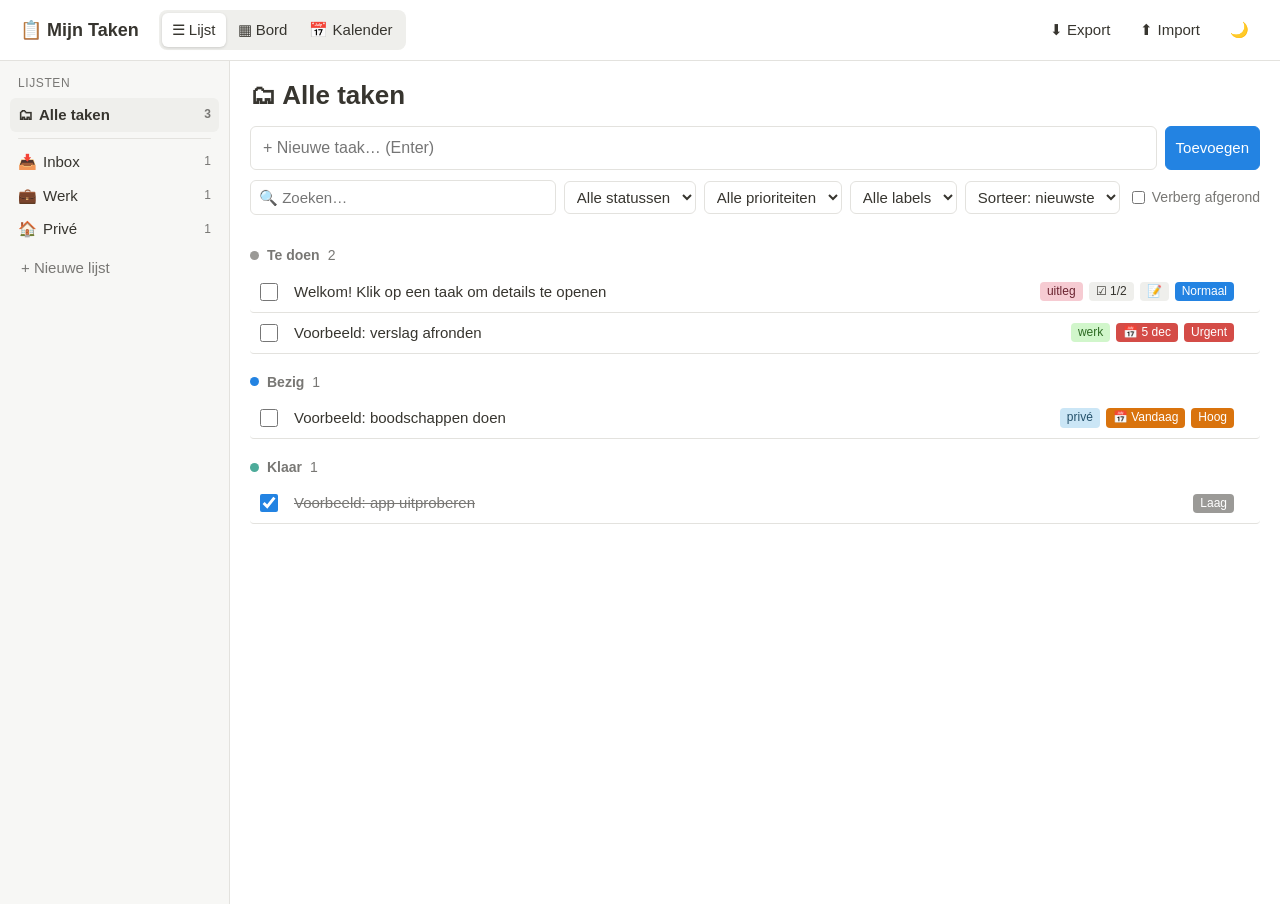
==== index.html @ 9c171a24 "Eerste versie Mijn Taken Co-Authored-By: Claude Opus 5.5 <noreply@anthropic.com> Claude-Session: htt" ====
<!doctype html>
<html lang="nl">
<head>
  <meta charset="utf-8">
  <meta name="viewport" content="width=device-width, initial-scale=1">
  <title>Mijn Taken</title>
  <style>
:root {
  --bg: #ffffff; --bg2: #f7f7f5; --bg3: #efefec; --fg: #37352f; --muted: #787774;
  --border: #e3e2de; --accent: #2383e2; --danger: #d44c47;
  --p-laag: #9b9a97; --p-normaal: #2383e2; --p-hoog: #d9730d; --p-urgent: #d44c47;
  --shadow: 0 4px 18px rgba(0,0,0,.12);
}
[data-theme="dark"] {
  --bg: #191919; --bg2: #202020; --bg3: #2c2c2c; --fg: #e6e6e4; --muted: #9b9b98;
  --border: #373737; --accent: #4a9eef; --danger: #ef6b66;
  --shadow: 0 4px 18px rgba(0,0,0,.5);
}
* { box-sizing: border-box; }
body { margin: 0; font: 15px/1.45 -apple-system, "Segoe UI", Roboto, Helvetica, Arial, sans-serif; background: var(--bg); color: var(--fg); }
button, input, select, textarea { font: inherit; color: inherit; }
button, .btn-like { cursor: pointer; border: 1px solid var(--border); background: var(--bg2); border-radius: 6px; padding: 6px 10px; }
button:hover, .btn-like:hover { background: var(--bg3); }
button.ghost, .ghost { background: transparent; border-color: transparent; }
button.danger { color: var(--danger); background: transparent; }
input, select, textarea { background: var(--bg); border: 1px solid var(--border); border-radius: 6px; padding: 6px 8px; }
input:focus, select:focus, textarea:focus { outline: 2px solid var(--accent); outline-offset: -1px; }
.spacer { flex: 1; }
.muted { color: var(--muted); font-weight: normal; }
.small { font-size: 12px; }

.topbar { display: flex; align-items: center; gap: 8px; padding: 10px 20px; border-bottom: 1px solid var(--border); flex-wrap: wrap; }
.topbar h1 { font-size: 18px; margin: 0 12px 0 0; }
.view-switch { display: flex; gap: 2px; background: var(--bg3); padding: 3px; border-radius: 8px; }
.view-switch button { border: none; background: transparent; }
.view-switch button.active { background: var(--bg); box-shadow: 0 1px 3px rgba(0,0,0,.15); }

.toolbar { padding: 12px 20px; display: flex; flex-direction: column; gap: 10px; }
#quickAdd { display: flex; gap: 8px; }
#quickAdd input { flex: 1; min-width: 0; font-size: 16px; padding: 9px 12px; }
#quickAdd button { background: var(--accent); color: #fff; border-color: var(--accent); }
.filters { display: flex; gap: 8px; flex-wrap: wrap; align-items: center; }
.filters input[type=search] { min-width: 200px; flex: 1; }
.chk { display: flex; align-items: center; gap: 4px; color: var(--muted); font-size: 14px; }

main { padding: 0 20px 40px; }
.empty { text-align: center; color: var(--muted); padding: 50px 0; }

/* Lijst */
.group h2 { font-size: 14px; color: var(--muted); margin: 18px 0 6px; display: flex; gap: 8px; align-items: center; }
.row { display: grid; grid-template-columns: 28px 1fr auto auto auto; gap: 10px; align-items: center; padding: 8px 6px; border-bottom: 1px solid var(--border); cursor: pointer; border-radius: 4px; }
.row:hover { background: var(--bg2); }
.row.done .title { text-decoration: line-through; color: var(--muted); }
.row .title { overflow: hidden; text-overflow: ellipsis; white-space: nowrap; }
.row .meta { display: flex; gap: 6px; align-items: center; flex-wrap: wrap; justify-content: flex-end; }
.check { width: 18px; height: 18px; accent-color: var(--accent); cursor: pointer; }

.badge { font-size: 12px; padding: 1px 7px; border-radius: 4px; background: var(--bg3); white-space: nowrap; }
.prio { color: #fff; }
.prio-Laag { background: var(--p-laag); } .prio-Normaal { background: var(--p-normaal); }
.prio-Hoog { background: var(--p-hoog); } .prio-Urgent { background: var(--p-urgent); }
.due.overdue { color: #fff; background: var(--danger); }
.due.today { color: #fff; background: var(--p-hoog); }
.label { background: hsl(var(--h) 70% 88%); color: hsl(var(--h) 50% 28%); }
[data-theme="dark"] .label { background: hsl(var(--h) 35% 28%); color: hsl(var(--h) 70% 85%); }

/* Bord */
.board { display: grid; grid-template-columns: repeat(3, minmax(240px, 1fr)); gap: 14px; overflow-x: auto; }
.col { background: var(--bg2); border-radius: 8px; padding: 10px; min-height: 200px; }
.col.over { outline: 2px dashed var(--accent); }
.col h2 { font-size: 14px; margin: 0 0 10px; display: flex; gap: 6px; align-items: center; }
.card { background: var(--bg); border: 1px solid var(--border); border-radius: 6px; padding: 9px 10px; margin-bottom: 8px; cursor: grab; box-shadow: 0 1px 2px rgba(0,0,0,.06); }
.card:hover { border-color: var(--accent); }
.card.dragging { opacity: .4; }
.card .title { font-weight: 500; margin-bottom: 6px; }
.card .meta { display: flex; gap: 5px; flex-wrap: wrap; }
.col .add-in-col { width: 100%; text-align: left; color: var(--muted); background: transparent; border: none; }

.dot { width: 9px; height: 9px; border-radius: 50%; display: inline-block; }
.dot-todo { background: var(--p-laag); } .dot-doing { background: var(--accent); } .dot-done { background: #4dab9a; }

/* Zijpaneel */
.panel { position: fixed; top: 0; right: 0; bottom: 0; width: min(520px, 100%); background: var(--bg); border-left: 1px solid var(--border); box-shadow: var(--shadow); padding: 14px 24px 30px; overflow-y: auto; z-index: 20; }
#backdrop { position: fixed; inset: 0; background: rgba(0,0,0,.25); z-index: 10; }
.panel-head { display: flex; align-items: center; margin-bottom: 8px; }
.p-title { width: 100%; font-size: 24px; font-weight: 700; border: none; padding: 4px 0; margin-bottom: 12px; }
.props { display: grid; grid-template-columns: 110px 1fr; gap: 10px 12px; align-items: start; }
.props > label { color: var(--muted); padding-top: 6px; font-size: 14px; }
.labels { display: flex; gap: 5px; flex-wrap: wrap; margin-bottom: 6px; }
.labels .badge button { border: none; background: none; padding: 0 0 0 4px; color: inherit; }
.panel h3 { font-size: 15px; margin: 22px 0 8px; }
.progress { height: 5px; background: var(--bg3); border-radius: 3px; overflow: hidden; margin-bottom: 6px; }
.progress div { height: 100%; background: #4dab9a; width: 0; transition: width .2s; }
.subs { list-style: none; padding: 0; margin: 0 0 6px; }
.subs li { display: flex; align-items: center; gap: 8px; padding: 3px 0; }
.subs li input[type=text] { flex: 1; border-color: transparent; padding: 3px 6px; }
.subs li input[type=text]:hover { border-color: var(--border); }
.subs li.done input[type=text] { text-decoration: line-through; color: var(--muted); }
.subs li button { border: none; background: none; color: var(--muted); padding: 2px 6px; }
#subInput { width: 100%; }
#pNotes { width: 100%; min-height: 180px; resize: vertical; }

@media (max-width: 700px) {
  .row { grid-template-columns: 28px 1fr; }
  .row .meta { grid-column: 2; justify-content: flex-start; }
  .board { grid-template-columns: repeat(3, 85vw); }
  .props { grid-template-columns: 90px 1fr; }
}

/* Zijbalk met lijsten */
.layout { display: flex; align-items: stretch; min-height: calc(100vh - 57px); }
.sidebar { width: 230px; flex-shrink: 0; background: var(--bg2); border-right: 1px solid var(--border); padding: 14px 10px; }
.content { flex: 1; min-width: 0; }
.side-title { font-size: 12px; text-transform: uppercase; letter-spacing: .05em; color: var(--muted); padding: 0 8px 6px; }
#listNav { list-style: none; margin: 0; padding: 0; }
#listNav li { display: flex; align-items: center; gap: 6px; padding: 6px 8px; border-radius: 6px; cursor: pointer; }
#listNav li:hover { background: var(--bg3); }
#listNav li.active { background: var(--bg3); font-weight: 600; }
#listNav li.drop-over { outline: 2px dashed var(--accent); }
#listNav .name { flex: 1; overflow: hidden; text-overflow: ellipsis; white-space: nowrap; }
#listNav .count { color: var(--muted); font-size: 12px; }
#listNav .acts { display: none; }
#listNav li:hover .acts { display: inline-flex; }
#listNav .acts button { border: none; background: none; padding: 0 3px; color: var(--muted); font-size: 13px; }
#listNav .sep { height: 1px; background: var(--border); margin: 6px 8px; padding: 0; cursor: default; }
.add-list { width: 100%; text-align: left; color: var(--muted); margin-top: 4px; }
.list-heading { margin: 16px 20px 0; font-size: 26px; }
#menuBtn { display: none; font-size: 18px; }
#sideBackdrop { position: fixed; inset: 0; background: rgba(0,0,0,.25); z-index: 14; }

/* Kalender */
.cal-head { display: flex; align-items: center; gap: 8px; margin: 6px 0 10px; }
.cal-head h2 { font-size: 18px; margin: 0 8px 0 0; text-transform: capitalize; min-width: 170px; }
.cal { display: grid; grid-template-columns: repeat(7, 1fr); border-top: 1px solid var(--border); border-left: 1px solid var(--border); }
.cal .dow { font-size: 12px; color: var(--muted); padding: 4px 6px; border-right: 1px solid var(--border); border-bottom: 1px solid var(--border); background: var(--bg2); }
.day { min-height: 105px; border-right: 1px solid var(--border); border-bottom: 1px solid var(--border); padding: 4px; cursor: pointer; overflow: hidden; }
.day:hover { background: var(--bg2); }
.day.other { background: var(--bg2); color: var(--muted); }
.day.over { outline: 2px dashed var(--accent); outline-offset: -2px; }
.day .num { font-size: 12px; display: inline-block; min-width: 22px; height: 22px; line-height: 22px; text-align: center; border-radius: 11px; margin-bottom: 2px; }
.day.today .num { background: var(--danger); color: #fff; font-weight: 600; }
.chip { font-size: 12px; padding: 2px 6px; margin-bottom: 3px; border-radius: 4px; background: var(--bg3); border-left: 3px solid var(--p-normaal); white-space: nowrap; overflow: hidden; text-overflow: ellipsis; cursor: grab; }
.chip.p-Laag { border-color: var(--p-laag); } .chip.p-Hoog { border-color: var(--p-hoog); } .chip.p-Urgent { border-color: var(--p-urgent); }
.chip.done { text-decoration: line-through; color: var(--muted); }
.no-due { margin-top: 16px; }
.no-due h3 { font-size: 14px; color: var(--muted); margin: 0 0 6px; }
.no-due .chip { display: inline-block; margin-right: 6px; max-width: 260px; }

@media (max-width: 700px) {
  #menuBtn { display: inline-block; }
  .sidebar { position: fixed; top: 0; bottom: 0; left: 0; z-index: 15; transform: translateX(-100%); transition: transform .2s; box-shadow: var(--shadow); }
  .sidebar.open { transform: none; }
  #listNav .acts { display: inline-flex; }
  .topbar { padding: 8px 12px; }
  .toolbar { padding: 10px 12px; }
  main { padding: 0 12px 40px; }
  .list-heading { margin: 12px 12px 0; font-size: 22px; }
  .day { min-height: 64px; padding: 2px; }
  .chip { font-size: 10px; padding: 1px 3px; }
  .cal-head h2 { min-width: 0; font-size: 16px; }
}

@media (max-width: 700px) {
  .topbar h1 { font-size: 16px; margin: 0; }
  .topbar .lbl { display: none; }
  .view-switch { order: 10; width: 100%; }
  .view-switch button { flex: 1; padding: 6px 4px; }
  .filters input[type=search] { min-width: 100%; }
  .filters select { flex: 1 1 45%; min-width: 0; }
}

</style>
</head>
<body>
  <header class="topbar">
    <button id="menuBtn" class="ghost" title="Lijsten tonen">☰</button>
    <h1>📋 Mijn Taken</h1>
    <div class="view-switch" role="tablist">
      <button data-view="list" class="active">☰ Lijst</button>
      <button data-view="board">▦ Bord</button>
      <button data-view="calendar">📅 Kalender</button>
    </div>
    <div class="spacer"></div>
    <button id="exportBtn" class="ghost" title="Back-up downloaden">⬇<span class="lbl"> Export</span></button>
    <label class="ghost btn-like" title="Back-up terugzetten">⬆<span class="lbl"> Import</span><input id="importInput" type="file" accept=".json" hidden></label>
    <button id="themeBtn" class="ghost" title="Donkere / lichte modus">🌙</button>
  </header>

  <div class="layout">
  <nav id="sidebar" class="sidebar">
    <div class="side-title">Lijsten</div>
    <ul id="listNav"></ul>
    <button id="addList" class="ghost add-list">+ Nieuwe lijst</button>
  </nav>
  <div class="content">
  <h2 id="listHeading" class="list-heading"></h2>
  <section class="toolbar">
    <form id="quickAdd" autocomplete="off">
      <input id="quickTitle" placeholder="+ Nieuwe taak… (Enter)" required>
      <button type="submit">Toevoegen</button>
    </form>
    <div class="filters">
      <input id="search" type="search" placeholder="🔍 Zoeken…">
      <select id="fStatus"><option value="">Alle statussen</option></select>
      <select id="fPrio"><option value="">Alle prioriteiten</option></select>
      <select id="fLabel"><option value="">Alle labels</option></select>
      <select id="sortBy">
        <option value="created">Sorteer: nieuwste</option>
        <option value="due">Sorteer: deadline</option>
        <option value="prio">Sorteer: prioriteit</option>
        <option value="title">Sorteer: titel</option>
      </select>
      <label class="chk"><input id="hideDone" type="checkbox"> Verberg afgerond</label>
    </div>
  </section>

  <main id="main"></main>
  </div>
  </div>

  <aside id="panel" class="panel" hidden>
    <div class="panel-head">
      <button id="closePanel" class="ghost" title="Sluiten (Esc)">✕</button>
      <div class="spacer"></div>
      <button id="deleteTask" class="danger">🗑 Verwijderen</button>
    </div>
    <input id="pTitle" class="p-title" placeholder="Titel">
    <div class="props">
      <label>Lijst</label><select id="pList"></select>
      <label>Status</label><select id="pStatus"></select>
      <label>Prioriteit</label><select id="pPrio"></select>
      <label>Deadline</label><input id="pDue" type="date">
      <label>Labels</label>
      <div>
        <div id="pLabels" class="labels"></div>
        <input id="pLabelInput" placeholder="Label toevoegen + Enter" list="labelList">
        <datalist id="labelList"></datalist>
      </div>
    </div>
    <h3>Subtaken <span id="subCount" class="muted"></span></h3>
    <div class="progress"><div id="subBar"></div></div>
    <ul id="pSubs" class="subs"></ul>
    <form id="subAdd" autocomplete="off"><input id="subInput" placeholder="+ Subtaak toevoegen"></form>
    <h3>Notities</h3>
    <textarea id="pNotes" placeholder="Schrijf hier notities, links, ideeën…"></textarea>
    <p class="muted small" id="pMeta"></p>
  </aside>
  <div id="backdrop" hidden></div>
  <div id="sideBackdrop" hidden></div>

  <script>
// Mijn Taken — eenvoudige Notion-achtige takenapp. Alle data blijft in de browser (localStorage).
'use strict';

const STORE_KEY = 'mijn-taken-v1';
const THEME_KEY = 'mijn-taken-theme';
const STATUSES = [
  { id: 'todo', name: 'Te doen' },
  { id: 'doing', name: 'Bezig' },
  { id: 'done', name: 'Klaar' },
];
const PRIOS = ['Urgent', 'Hoog', 'Normaal', 'Laag'];

const $ = (s) => document.querySelector(s);
const el = (tag, attrs = {}, ...kids) => {
  const e = document.createElement(tag);
  for (const [k, v] of Object.entries(attrs)) {
    if (k === 'class') e.className = v;
    else if (k.startsWith('on')) e.addEventListener(k.slice(2), v);
    else if (k === 'style') e.style.cssText = v;
    else e.setAttribute(k, v);
  }
  for (const k of kids.flat()) if (k != null) e.append(k);
  return e;
};
const uid = () => Date.now().toString(36) + Math.random().toString(36).slice(2, 7);

// ---------- Data ----------
let state = load();
let view = localStorage.getItem('mijn-taken-view') || 'list';
let openId = null;
let currentList = localStorage.getItem('mijn-taken-list') || 'all';
let calMonth = (() => { const x = new Date(); return new Date(x.getFullYear(), x.getMonth(), 1); })();
migrate();
if (currentList !== 'all' && !state.lists.some((l) => l.id === currentList)) currentList = 'all';

function load() {
  try {
    const d = JSON.parse(localStorage.getItem(STORE_KEY));
    if (d && Array.isArray(d.tasks)) return d;
  } catch (_) {}
  const lists = [{ id: 'inbox', name: 'Inbox', icon: '📥' }, { id: 'werk', name: 'Werk', icon: '💼' }, { id: 'prive', name: 'Privé', icon: '🏠' }];
  return { lists, tasks: demoTasks() };
}
// Oudere data (zonder lijsten) omzetten: alles komt in "Inbox".
function migrate() {
  if (!Array.isArray(state.lists) || !state.lists.length) state.lists = [{ id: 'inbox', name: 'Inbox', icon: '📥' }];
  for (const t of state.tasks) if (!t.listId || !state.lists.some((l) => l.id === t.listId)) t.listId = state.lists[0].id;
  save();
}
function save() { localStorage.setItem(STORE_KEY, JSON.stringify(state)); }

function demoTasks() {
  const d = (n) => { const x = new Date(); x.setDate(x.getDate() + n); return x.toISOString().slice(0, 10); };
  const now = Date.now();
  return [
    { id: uid(), title: 'Welkom! Klik op een taak om details te openen', status: 'todo', prio: 'Normaal', due: '', labels: ['uitleg'], notes: 'Hier kun je notities kwijt.\n\nTip: sleep kaarten tussen kolommen in de Bord-weergave.', subtasks: [{ id: uid(), text: 'Probeer een subtaak af te vinken', done: false }, { id: uid(), text: 'Voeg een label toe', done: true }], created: now },
    { id: uid(), title: 'Voorbeeld: boodschappen doen', status: 'doing', prio: 'Hoog', due: d(0), labels: ['privé'], listId: 'prive', notes: '', subtasks: [], created: now - 1000 },
    { id: uid(), title: 'Voorbeeld: verslag afronden', status: 'todo', prio: 'Urgent', due: d(-1), labels: ['werk'], listId: 'werk', notes: '', subtasks: [], created: now - 2000 },
    { id: uid(), title: 'Voorbeeld: app uitproberen', status: 'done', prio: 'Laag', due: '', labels: [], notes: '', subtasks: [], created: now - 3000 },
  ];
}

const getTask = (id) => state.tasks.find((t) => t.id === id);
function updateTask(id, patch) {
  const t = getTask(id);
  if (!t) return;
  Object.assign(t, patch, { updated: Date.now() });
  if (patch.status) t.completedAt = patch.status === 'done' ? Date.now() : null;
  save(); render();
}
function addTask(title, extra = {}) {
  const listId = currentList === 'all' ? state.lists[0].id : currentList;
  const t = { id: uid(), title, listId, status: 'todo', prio: 'Normaal', due: '', labels: [], notes: '', subtasks: [], created: Date.now(), ...extra };
  state.tasks.push(t); save(); render();
  return t;
}
function allLabels() { return [...new Set(state.tasks.flatMap((t) => t.labels))].sort((a, b) => a.localeCompare(b)); }

// ---------- Helpers ----------
function hue(str) { let h = 0; for (const c of str) h = (h * 31 + c.charCodeAt(0)) % 360; return h; }
function labelBadge(l, removable) {
  const b = el('span', { class: 'badge label', style: `--h:${hue(l)}` }, l);
  if (removable) b.append(el('button', { title: 'Verwijderen', onclick: () => {
    const t = getTask(openId); updateTask(openId, { labels: t.labels.filter((x) => x !== l) }); fillPanel();
  } }, '×'));
  return b;
}
function todayStr() { const x = new Date(); return new Date(x.getTime() - x.getTimezoneOffset() * 60000).toISOString().slice(0, 10); }
function dueBadge(t) {
  if (!t.due) return null;
  const today = todayStr();
  let cls = 'badge due';
  if (t.status !== 'done') { if (t.due < today) cls += ' overdue'; else if (t.due === today) cls += ' today'; }
  const [y, m, dd] = t.due.split('-');
  const txt = t.due === today ? 'Vandaag' : new Date(+y, m - 1, +dd).toLocaleDateString('nl-NL', { day: 'numeric', month: 'short' });
  return el('span', { class: cls, title: 'Deadline' }, '📅 ' + txt);
}
function metaBadges(t) {
  const subs = t.subtasks.length ? el('span', { class: 'badge', title: 'Subtaken' }, `☑ ${t.subtasks.filter((s) => s.done).length}/${t.subtasks.length}`) : null;
  const notes = t.notes.trim() ? el('span', { class: 'badge', title: 'Heeft notities' }, '📝') : null;
  return [...t.labels.map((l) => labelBadge(l)), subs, notes, dueBadge(t), el('span', { class: `badge prio prio-${t.prio}` }, t.prio)];
}
const statusDot = (id) => el('span', { class: `dot dot-${id}` });

// ---------- Filteren & sorteren ----------
function filtered() {
  const q = $('#search').value.trim().toLowerCase();
  const fs = $('#fStatus').value, fp = $('#fPrio').value, fl = $('#fLabel').value;
  const hide = $('#hideDone').checked;
  let list = state.tasks.filter((t) => {
    if (currentList !== 'all' && t.listId !== currentList) return false;
    if (fs && t.status !== fs) return false;
    if (fp && t.prio !== fp) return false;
    if (fl && !t.labels.includes(fl)) return false;
    if (hide && t.status === 'done') return false;
    if (q) {
      const hay = [t.title, t.notes, ...t.labels, ...t.subtasks.map((s) => s.text)].join(' ').toLowerCase();
      if (!hay.includes(q)) return false;
    }
    return true;
  });
  const by = $('#sortBy').value;
  const cmp = {
    created: (a, b) => b.created - a.created,
    due: (a, b) => (a.due || '9999').localeCompare(b.due || '9999'),
    prio: (a, b) => PRIOS.indexOf(a.prio) - PRIOS.indexOf(b.prio),
    title: (a, b) => a.title.localeCompare(b.title),
  }[by];
  return list.sort(cmp);
}

// ---------- Weergaven ----------
function render() {
  document.querySelectorAll('.view-switch button').forEach((b) => b.classList.toggle('active', b.dataset.view === view));
  refreshLabelFilter();
  renderSidebar();
  const cur = state.lists.find((l) => l.id === currentList);
  $('#listHeading').textContent = cur ? `${cur.icon} ${cur.name}` : '🗂 Alle taken';
  document.title = (cur ? cur.name : 'Alle taken') + ' – Mijn Taken';
  const main = $('#main');
  main.innerHTML = '';
  const list = filtered();
  if (!state.tasks.length) { main.append(el('p', { class: 'empty' }, 'Nog geen taken. Typ hierboven je eerste taak! ✨')); return; }
  if (view === 'board') renderBoard(main, list);
  else if (view === 'calendar') renderCalendar(main, list);
  else renderList(main, list);
}

function renderList(main, list) {
  if (!list.length) { main.append(el('p', { class: 'empty' }, 'Geen taken gevonden met deze filters.')); return; }
  for (const st of STATUSES) {
    const items = list.filter((t) => t.status === st.id);
    if (!items.length) continue;
    main.append(el('section', { class: 'group' },
      el('h2', {}, statusDot(st.id), st.name, el('span', { class: 'muted' }, String(items.length))),
      items.map((t) => el('div', { class: 'row' + (t.status === 'done' ? ' done' : ''), onclick: () => openPanel(t.id) },
        el('input', { type: 'checkbox', class: 'check', title: 'Afvinken', ...(t.status === 'done' ? { checked: '' } : {}),
          onclick: (e) => { e.stopPropagation(); updateTask(t.id, { status: e.target.checked ? 'done' : 'todo' }); } }),
        el('span', { class: 'title' }, t.title),
        el('span', { class: 'meta' }, metaBadges(t)),
      ))));
  }
}

function renderBoard(main, list) {
  const board = el('div', { class: 'board' });
  for (const st of STATUSES) {
    const items = list.filter((t) => t.status === st.id);
    const col = el('div', { class: 'col', 'data-status': st.id },
      el('h2', {}, statusDot(st.id), st.name, el('span', { class: 'muted' }, String(items.length))),
      items.map((t) => el('div', { class: 'card', draggable: 'true', 'data-id': t.id, onclick: () => openPanel(t.id),
        ondragstart: (e) => { e.dataTransfer.setData('text/plain', t.id); e.currentTarget.classList.add('dragging'); },
        ondragend: (e) => e.currentTarget.classList.remove('dragging') },
        el('div', { class: 'title' }, t.title),
        el('div', { class: 'meta' }, metaBadges(t)))),
      el('button', { class: 'add-in-col', onclick: () => { const title = prompt('Nieuwe taak in "' + st.name + '":'); if (title && title.trim()) addTask(title.trim(), { status: st.id }); } }, '+ Nieuw'));
    col.addEventListener('dragover', (e) => { e.preventDefault(); col.classList.add('over'); });
    col.addEventListener('dragleave', () => col.classList.remove('over'));
    col.addEventListener('drop', (e) => {
      e.preventDefault(); col.classList.remove('over');
      const id = e.dataTransfer.getData('text/plain');
      if (id && getTask(id).status !== st.id) updateTask(id, { status: st.id });
    });
    board.append(col);
  }
  main.append(board);
}

// ---------- Kalender ----------
const pad = (n) => String(n).padStart(2, '0');
const ymd = (d) => `${d.getFullYear()}-${pad(d.getMonth() + 1)}-${pad(d.getDate())}`;
function chip(t) {
  return el('div', { class: `chip p-${t.prio}` + (t.status === 'done' ? ' done' : ''), draggable: 'true', title: t.title,
    onclick: (e) => { e.stopPropagation(); openPanel(t.id); },
    ondragstart: (e) => { e.stopPropagation(); e.dataTransfer.setData('text/plain', t.id); } }, t.title);
}
function renderCalendar(main, list) {
  const y = calMonth.getFullYear(), m = calMonth.getMonth();
  const shift = (n) => { calMonth = new Date(y, m + n, 1); render(); };
  main.append(el('div', { class: 'cal-head' },
    el('h2', {}, calMonth.toLocaleDateString('nl-NL', { month: 'long', year: 'numeric' })),
    el('button', { title: 'Vorige maand', onclick: () => shift(-1) }, '‹'),
    el('button', { onclick: () => { const x = new Date(); calMonth = new Date(x.getFullYear(), x.getMonth(), 1); render(); } }, 'Vandaag'),
    el('button', { title: 'Volgende maand', onclick: () => shift(1) }, '›')));
  const byDay = {};
  for (const t of list) if (t.due) (byDay[t.due] ||= []).push(t);
  const grid = el('div', { class: 'cal' }, ['ma', 'di', 'wo', 'do', 'vr', 'za', 'zo'].map((d) => el('div', { class: 'dow' }, d)));
  const start = new Date(y, m, 1 - ((new Date(y, m, 1).getDay() + 6) % 7)); // maandag
  const today = todayStr();
  const weeks = Math.ceil(((new Date(y, m, 1).getDay() + 6) % 7 + new Date(y, m + 1, 0).getDate()) / 7);
  for (let i = 0; i < weeks * 7; i++) {
    const d = new Date(start.getFullYear(), start.getMonth(), start.getDate() + i);
    const key = ymd(d);
    const items = byDay[key] || [];
    const cell = el('div', { class: 'day' + (d.getMonth() !== m ? ' other' : '') + (key === today ? ' today' : ''),
      title: 'Klik om een taak op deze dag toe te voegen',
      onclick: () => { const title = prompt('Nieuwe taak op ' + d.toLocaleDateString('nl-NL', { weekday: 'long', day: 'numeric', month: 'long' }) + ':'); if (title && title.trim()) addTask(title.trim(), { due: key }); } },
      el('span', { class: 'num' }, String(d.getDate())), items.map(chip));
    cell.addEventListener('dragover', (e) => { e.preventDefault(); cell.classList.add('over'); });
    cell.addEventListener('dragleave', () => cell.classList.remove('over'));
    cell.addEventListener('drop', (e) => { e.preventDefault(); cell.classList.remove('over'); const id = e.dataTransfer.getData('text/plain'); if (id && getTask(id)) updateTask(id, { due: key }); });
    grid.append(cell);
  }
  main.append(grid);
  const noDue = list.filter((t) => !t.due && t.status !== 'done');
  if (noDue.length) main.append(el('div', { class: 'no-due' }, el('h3', {}, `Zonder deadline (${noDue.length}) – sleep naar een dag`), noDue.map(chip)));
}

// ---------- Lijsten (zijbalk) ----------
function setList(id) {
  currentList = id; localStorage.setItem('mijn-taken-list', id);
  $('#sidebar').classList.remove('open'); $('#sideBackdrop').hidden = true;
  render();
}
function renderSidebar() {
  const nav = $('#listNav'); nav.innerHTML = '';
  const open = (t) => t.status !== 'done';
  const item = (id, icon, name, count, acts) => {
    const li = el('li', { class: currentList === id ? 'active' : '', onclick: () => setList(id) },
      el('span', {}, icon), el('span', { class: 'name' }, name), acts, el('span', { class: 'count' }, String(count)));
    if (id !== 'all') { // taken naar een lijst slepen
      li.addEventListener('dragover', (e) => { e.preventDefault(); li.classList.add('drop-over'); });
      li.addEventListener('dragleave', () => li.classList.remove('drop-over'));
      li.addEventListener('drop', (e) => { e.preventDefault(); li.classList.remove('drop-over'); const tid = e.dataTransfer.getData('text/plain'); if (tid && getTask(tid)) updateTask(tid, { listId: id }); });
    }
    return li;
  };
  nav.append(item('all', '🗂', 'Alle taken', state.tasks.filter(open).length));
  nav.append(el('li', { class: 'sep' }));
  for (const l of state.lists) {
    const acts = el('span', { class: 'acts' },
      el('button', { title: 'Naam wijzigen', onclick: (e) => { e.stopPropagation(); renameList(l); } }, '✎'),
      state.lists.length > 1 ? el('button', { title: 'Lijst verwijderen', onclick: (e) => { e.stopPropagation(); deleteList(l); } }, '🗑') : null);
    nav.append(item(l.id, l.icon, l.name, state.tasks.filter((t) => t.listId === l.id && open(t)).length, acts));
  }
  const sel = $('#pList'); const cur = sel.value; sel.innerHTML = '';
  for (const l of state.lists) sel.append(el('option', { value: l.id }, `${l.icon} ${l.name}`));
  sel.value = cur;
}
function splitIcon(input, fallback) {
  const m = input.trim().match(/^(\p{Extended_Pictographic}\uFE0F?)\s*(.*)$/u);
  return m ? { icon: m[1], name: m[2] || 'Nieuwe lijst' } : { icon: fallback, name: input.trim() };
}
function addList() {
  const v = prompt('Naam van de nieuwe lijst (je mag beginnen met een emoji, bijv. "🎓 Studie"):');
  if (!v || !v.trim()) return;
  const l = { id: uid(), ...splitIcon(v, '📄') };
  state.lists.push(l); save(); setList(l.id);
}
function renameList(l) {
  const v = prompt('Nieuwe naam:', `${l.icon} ${l.name}`);
  if (!v || !v.trim()) return;
  Object.assign(l, splitIcon(v, l.icon)); save(); render();
}
function deleteList(l) {
  const n = state.tasks.filter((t) => t.listId === l.id).length;
  const target = state.lists.find((x) => x.id !== l.id);
  if (!confirm(`Lijst "${l.name}" verwijderen?` + (n ? ` De ${n} taken gaan naar "${target.name}".` : ''))) return;
  state.tasks.forEach((t) => { if (t.listId === l.id) t.listId = target.id; });
  state.lists = state.lists.filter((x) => x.id !== l.id);
  if (currentList === l.id) currentList = 'all';
  save(); render();
}

function refreshLabelFilter() {
  const sel = $('#fLabel'), cur = sel.value;
  sel.innerHTML = '<option value="">Alle labels</option>';
  for (const l of allLabels()) sel.append(el('option', { value: l }, l));
  sel.value = allLabels().includes(cur) ? cur : '';
  const dl = $('#labelList'); dl.innerHTML = '';
  for (const l of allLabels()) dl.append(el('option', { value: l }));
}

// ---------- Detailpaneel ----------
function openPanel(id) {
  openId = id;
  $('#panel').hidden = false; $('#backdrop').hidden = false;
  fillPanel();
  if (getTask(id).title === '') $('#pTitle').focus();
}
function closePanel() { openId = null; $('#panel').hidden = true; $('#backdrop').hidden = true; }

function fillPanel() {
  const t = getTask(openId);
  if (!t) return closePanel();
  $('#pTitle').value = t.title;
  $('#pStatus').value = t.status;
  $('#pList').value = t.listId;
  $('#pPrio').value = t.prio;
  $('#pDue').value = t.due;
  $('#pNotes').value = t.notes;
  const lab = $('#pLabels'); lab.innerHTML = '';
  t.labels.forEach((l) => lab.append(labelBadge(l, true)));
  renderSubs(t);
  const fmt = (ms) => new Date(ms).toLocaleString('nl-NL', { dateStyle: 'medium', timeStyle: 'short' });
  $('#pMeta').textContent = `Aangemaakt ${fmt(t.created)}` + (t.updated ? ` · Bewerkt ${fmt(t.updated)}` : '');
}

function renderSubs(t) {
  const ul = $('#pSubs'); ul.innerHTML = '';
  const done = t.subtasks.filter((s) => s.done).length;
  $('#subCount').textContent = t.subtasks.length ? `${done}/${t.subtasks.length}` : '';
  $('#subBar').style.width = t.subtasks.length ? (100 * done / t.subtasks.length) + '%' : '0';
  for (const s of t.subtasks) {
    ul.append(el('li', { class: s.done ? 'done' : '' },
      el('input', { type: 'checkbox', class: 'check', ...(s.done ? { checked: '' } : {}), onchange: (e) => { s.done = e.target.checked; updateTask(t.id, {}); renderSubs(t); } }),
      el('input', { type: 'text', value: s.text, onchange: (e) => { s.text = e.target.value; updateTask(t.id, {}); } }),
      el('button', { title: 'Subtaak verwijderen', onclick: () => { t.subtasks = t.subtasks.filter((x) => x !== s); updateTask(t.id, {}); renderSubs(t); } }, '✕')));
  }
}

// ---------- Thema ----------
function applyTheme(th) {
  document.documentElement.dataset.theme = th;
  $('#themeBtn').textContent = th === 'dark' ? '☀️' : '🌙';
  localStorage.setItem(THEME_KEY, th);
}

// ---------- Events ----------
function init() {
  for (const s of STATUSES) { $('#fStatus').append(el('option', { value: s.id }, s.name)); $('#pStatus').append(el('option', { value: s.id }, s.name)); }
  for (const p of PRIOS) { $('#fPrio').append(el('option', { value: p }, p)); $('#pPrio').append(el('option', { value: p }, p)); }

  const saved = localStorage.getItem(THEME_KEY);
  applyTheme(saved || (matchMedia('(prefers-color-scheme: dark)').matches ? 'dark' : 'light'));
  $('#themeBtn').onclick = () => applyTheme(document.documentElement.dataset.theme === 'dark' ? 'light' : 'dark');

  document.querySelectorAll('.view-switch button').forEach((b) => b.onclick = () => { view = b.dataset.view; localStorage.setItem('mijn-taken-view', view); render(); });

  $('#quickAdd').onsubmit = (e) => { e.preventDefault(); const v = $('#quickTitle').value.trim(); if (v) { addTask(v); $('#quickTitle').value = ''; } };
  ['#search', '#fStatus', '#fPrio', '#fLabel', '#sortBy', '#hideDone'].forEach((s) => $(s).addEventListener('input', render));

  $('#addList').onclick = addList;
  $('#menuBtn').onclick = () => { $('#sidebar').classList.add('open'); $('#sideBackdrop').hidden = false; };
  $('#sideBackdrop').onclick = () => { $('#sidebar').classList.remove('open'); $('#sideBackdrop').hidden = true; };
  $('#closePanel').onclick = closePanel;
  $('#backdrop').onclick = closePanel;
  document.addEventListener('keydown', (e) => { if (e.key === 'Escape' && openId) closePanel(); });
  $('#deleteTask').onclick = () => { if (confirm('Deze taak verwijderen?')) { state.tasks = state.tasks.filter((t) => t.id !== openId); save(); closePanel(); render(); } };

  $('#pTitle').addEventListener('input', (e) => updateTask(openId, { title: e.target.value }));
  $('#pList').addEventListener('change', (e) => updateTask(openId, { listId: e.target.value }));
  $('#pStatus').addEventListener('change', (e) => updateTask(openId, { status: e.target.value }));
  $('#pPrio').addEventListener('change', (e) => updateTask(openId, { prio: e.target.value }));
  $('#pDue').addEventListener('change', (e) => updateTask(openId, { due: e.target.value }));
  let notesTimer;
  $('#pNotes').addEventListener('input', (e) => { clearTimeout(notesTimer); const id = openId, v = e.target.value; notesTimer = setTimeout(() => updateTask(id, { notes: v }), 300); });
  $('#pLabelInput').addEventListener('keydown', (e) => {
    if (e.key !== 'Enter') return;
    e.preventDefault();
    const v = e.target.value.trim(); const t = getTask(openId);
    if (v && !t.labels.includes(v)) { updateTask(openId, { labels: [...t.labels, v] }); fillPanel(); }
    e.target.value = '';
  });
  $('#subAdd').onsubmit = (e) => {
    e.preventDefault(); const v = $('#subInput').value.trim(); if (!v) return;
    const t = getTask(openId); t.subtasks.push({ id: uid(), text: v, done: false }); updateTask(openId, {}); renderSubs(t); $('#subInput').value = '';
  };

  $('#exportBtn').onclick = () => {
    const blob = new Blob([JSON.stringify(state, null, 2)], { type: 'application/json' });
    const a = el('a', { href: URL.createObjectURL(blob), download: `taken-backup-${todayStr()}.json` });
    document.body.append(a); a.click(); a.remove();
  };
  $('#importInput').onchange = async (e) => {
    const f = e.target.files[0]; if (!f) return;
    try {
      const d = JSON.parse(await f.text());
      if (!Array.isArray(d.tasks)) throw new Error('geen takenlijst');
      if (confirm(`${d.tasks.length} taken importeren? Dit vervangt je huidige taken.`)) { state = d; migrate(); currentList = 'all'; render(); }
    } catch (err) { alert('Kon bestand niet lezen: ' + err.message); }
    e.target.value = '';
  };

  render();
}
init();

</script>
</body>
</html>
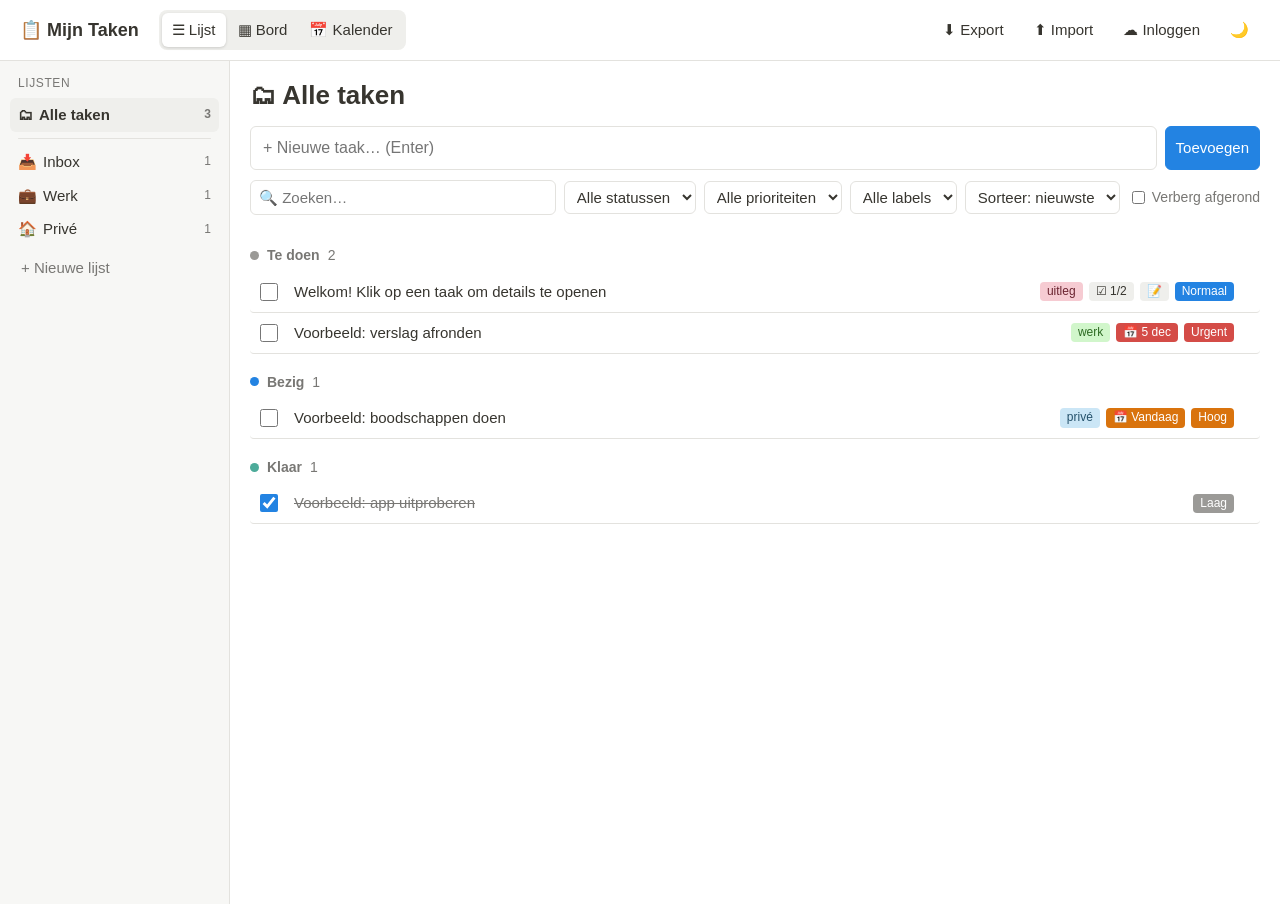
==== commit 8043dc69: "Synchronisatie aangezet met Supabase publishable key Co-Authored-By: Claude Opus 5.5 <noreply@anthro" ====
--- a/index.html
+++ b/index.html
@@ -183,6 +183,7 @@
     <div class="spacer"></div>
     <button id="exportBtn" class="ghost" title="Back-up downloaden">⬇<span class="lbl"> Export</span></button>
     <label class="ghost btn-like" title="Back-up terugzetten">⬆<span class="lbl"> Import</span><input id="importInput" type="file" accept=".json" hidden></label>
+    <button id="syncBtn" class="ghost">☁ Inloggen</button>
     <button id="themeBtn" class="ghost" title="Donkere / lichte modus">🌙</button>
   </header>
 
@@ -298,16 +299,21 @@
   for (const t of state.tasks) if (!t.listId || !state.lists.some((l) => l.id === t.listId)) t.listId = state.lists[0].id;
   save();
 }
-function save() { localStorage.setItem(STORE_KEY, JSON.stringify(state)); }
+function save() {
+  localStorage.setItem(STORE_KEY, JSON.stringify(state));
+  if (window.onLocalSave) window.onLocalSave(); // synchronisatie (sync.js)
+}
+// Onthoud verwijderde taken/lijsten, zodat ze bij synchroniseren niet terugkomen.
+function tombstone(id) { (state.deleted ||= {})[id] = Date.now(); }
 
 function demoTasks() {
   const d = (n) => { const x = new Date(); x.setDate(x.getDate() + n); return x.toISOString().slice(0, 10); };
   const now = Date.now();
   return [
-    { id: uid(), title: 'Welkom! Klik op een taak om details te openen', status: 'todo', prio: 'Normaal', due: '', labels: ['uitleg'], notes: 'Hier kun je notities kwijt.\n\nTip: sleep kaarten tussen kolommen in de Bord-weergave.', subtasks: [{ id: uid(), text: 'Probeer een subtaak af te vinken', done: false }, { id: uid(), text: 'Voeg een label toe', done: true }], created: now },
-    { id: uid(), title: 'Voorbeeld: boodschappen doen', status: 'doing', prio: 'Hoog', due: d(0), labels: ['privé'], listId: 'prive', notes: '', subtasks: [], created: now - 1000 },
-    { id: uid(), title: 'Voorbeeld: verslag afronden', status: 'todo', prio: 'Urgent', due: d(-1), labels: ['werk'], listId: 'werk', notes: '', subtasks: [], created: now - 2000 },
-    { id: uid(), title: 'Voorbeeld: app uitproberen', status: 'done', prio: 'Laag', due: '', labels: [], notes: '', subtasks: [], created: now - 3000 },
+    { id: uid(), title: 'Welkom! Klik op een taak om details te openen', status: 'todo', prio: 'Normaal', due: '', labels: ['uitleg'], notes: 'Hier kun je notities kwijt.\n\nTip: sleep kaarten tussen kolommen in de Bord-weergave.', subtasks: [{ id: uid(), text: 'Probeer een subtaak af te vinken', done: false }, { id: uid(), text: 'Voeg een label toe', done: true }], demo: true, created: now },
+    { id: uid(), title: 'Voorbeeld: boodschappen doen', status: 'doing', prio: 'Hoog', due: d(0), labels: ['privé'], listId: 'prive', notes: '', subtasks: [], demo: true, created: now - 1000 },
+    { id: uid(), title: 'Voorbeeld: verslag afronden', status: 'todo', prio: 'Urgent', due: d(-1), labels: ['werk'], listId: 'werk', notes: '', subtasks: [], demo: true, created: now - 2000 },
+    { id: uid(), title: 'Voorbeeld: app uitproberen', status: 'done', prio: 'Laag', due: '', labels: [], notes: '', subtasks: [], demo: true, created: now - 3000 },
   ];
 }
 
@@ -521,13 +527,15 @@
 function renameList(l) {
   const v = prompt('Nieuwe naam:', `${l.icon} ${l.name}`);
   if (!v || !v.trim()) return;
-  Object.assign(l, splitIcon(v, l.icon)); save(); render();
+  Object.assign(l, splitIcon(v, l.icon), { updated: Date.now() }); save(); render();
 }
 function deleteList(l) {
   const n = state.tasks.filter((t) => t.listId === l.id).length;
   const target = state.lists.find((x) => x.id !== l.id);
   if (!confirm(`Lijst "${l.name}" verwijderen?` + (n ? ` De ${n} taken gaan naar "${target.name}".` : ''))) return;
   state.tasks.forEach((t) => { if (t.listId === l.id) t.listId = target.id; });
+  state.tasks.forEach((t) => { if (t.listId === target.id) t.updated = Date.now(); });
+  tombstone(l.id);
   state.lists = state.lists.filter((x) => x.id !== l.id);
   if (currentList === l.id) currentList = 'all';
   save(); render();
@@ -607,7 +615,7 @@
   $('#closePanel').onclick = closePanel;
   $('#backdrop').onclick = closePanel;
   document.addEventListener('keydown', (e) => { if (e.key === 'Escape' && openId) closePanel(); });
-  $('#deleteTask').onclick = () => { if (confirm('Deze taak verwijderen?')) { state.tasks = state.tasks.filter((t) => t.id !== openId); save(); closePanel(); render(); } };
+  $('#deleteTask').onclick = () => { if (confirm('Deze taak verwijderen?')) { tombstone(openId); state.tasks = state.tasks.filter((t) => t.id !== openId); save(); closePanel(); render(); } };
 
   $('#pTitle').addEventListener('input', (e) => updateTask(openId, { title: e.target.value }));
   $('#pList').addEventListener('change', (e) => updateTask(openId, { listId: e.target.value }));
@@ -648,5 +656,158 @@
 init();
 
 </script>
+  <script>
+// Synchronisatie tussen apparaten via Supabase (gratis). Werkt zonder extra bibliotheken.
+// Vul hieronder je eigen Project URL en anon/publishable key in. Leeg = synchronisatie uit.
+'use strict';
+
+const SUPABASE_URL = 'https://loalyqqjotkfqpiquflc.supabase.co';
+const SUPABASE_KEY = 'sb_publishable_s2FCki8DhszsfiEc6a0x4A_6jNZ6qt-';
+
+(() => {
+  const btn = document.getElementById('syncBtn');
+  if (!SUPABASE_URL || !SUPABASE_KEY) { btn.hidden = true; return; }
+
+  const AUTH_KEY = 'mijn-taken-auth';
+  let session = null;   // { access_token, refresh_token, expires_at, email, user_id }
+  let busy = false, again = false, timer = null, lastSync = null, lastError = '';
+
+  // ---------- Inloggen ----------
+  const api = (path, opts = {}) => fetch(SUPABASE_URL.replace(/\/$/, '') + path, {
+    ...opts,
+    headers: { apikey: SUPABASE_KEY, 'Content-Type': 'application/json', ...(opts.headers || {}) },
+  });
+  function jwtPayload(tok) {
+    try { return JSON.parse(atob(tok.split('.')[1].replace(/-/g, '+').replace(/_/g, '/'))); } catch (_) { return {}; }
+  }
+  function setSession(tokens) {
+    const p = jwtPayload(tokens.access_token);
+    session = {
+      access_token: tokens.access_token, refresh_token: tokens.refresh_token,
+      expires_at: p.exp ? p.exp * 1000 : Date.now() + 3600e3, email: p.email || '', user_id: p.sub,
+    };
+    localStorage.setItem(AUTH_KEY, JSON.stringify(session));
+  }
+  function logout() {
+    session = null; localStorage.removeItem(AUTH_KEY); updateButton();
+  }
+  async function token() {
+    if (!session) return null;
+    if (Date.now() < session.expires_at - 60e3) return session.access_token;
+    const r = await api('/auth/v1/token?grant_type=refresh_token', { method: 'POST', body: JSON.stringify({ refresh_token: session.refresh_token }) });
+    if (!r.ok) { logout(); throw new Error('Je bent uitgelogd. Log opnieuw in.'); }
+    setSession(await r.json());
+    return session.access_token;
+  }
+  async function sendLink(email) {
+    const redirect = location.origin + location.pathname;
+    const r = await api('/auth/v1/otp?redirect_to=' + encodeURIComponent(redirect), {
+      method: 'POST', body: JSON.stringify({ email, create_user: true }),
+    });
+    if (!r.ok) throw new Error((await r.json().catch(() => ({}))).msg || 'Versturen mislukt (' + r.status + ')');
+  }
+  // Na klikken op de inloglink staan de tokens in het adres (#access_token=...).
+  function readLinkFromUrl() {
+    const h = new URLSearchParams(location.hash.slice(1));
+    if (h.get('error_description')) alert('Inloggen mislukt: ' + h.get('error_description'));
+    if (h.get('access_token')) setSession({ access_token: h.get('access_token'), refresh_token: h.get('refresh_token') });
+    if (h.get('access_token') || h.get('error')) history.replaceState(null, '', location.pathname + location.search);
+  }
+
+  // ---------- Samenvoegen ----------
+  const stamp = (x) => x.updated || x.created || 0;
+  function merge(a, b) {
+    const deleted = { ...(a.deleted || {}), ...(b.deleted || {}) };
+    const pick = (xs, ys) => {
+      const m = new Map();
+      for (const x of [...xs, ...ys]) {
+        if (deleted[x.id]) continue;
+        const cur = m.get(x.id);
+        if (!cur || stamp(x) > stamp(cur)) m.set(x.id, x);
+      }
+      return [...m.values()];
+    };
+    const lists = pick(a.lists || [], b.lists || []);
+    const tasks = pick(a.tasks || [], b.tasks || []);
+    if (!lists.length) lists.push({ id: 'inbox', name: 'Inbox', icon: '📥' });
+    for (const t of tasks) if (!lists.some((l) => l.id === t.listId)) t.listId = lists[0].id;
+    return { lists, tasks, deleted };
+  }
+  const same = (x, y) => JSON.stringify(x) === JSON.stringify(y);
+  const byId = (xs) => [...(xs || [])].sort((p, q) => (p.id < q.id ? -1 : 1));
+  const canon = (d) => JSON.stringify([byId(d.lists), byId(d.tasks), Object.keys(d.deleted || {}).sort()]);
+
+  // ---------- Synchroniseren ----------
+  async function sync() {
+    if (!session) return;
+    if (busy) { again = true; return; }
+    busy = true; setStatus('⏳');
+    try {
+      const tok = await token();
+      const auth = { Authorization: 'Bearer ' + tok };
+      const r = await api('/rest/v1/takendata?select=data', { headers: auth });
+      if (!r.ok) throw new Error('Ophalen mislukt (' + r.status + ')');
+      const rows = await r.json();
+      const remote = rows[0] ? rows[0].data : null;
+      // Onaangeraakte voorbeeldtaken van dit apparaat niet meenemen naar een bestaand account.
+      const local = remote ? { ...state, tasks: state.tasks.filter((t) => !(t.demo && !t.updated)) } : state;
+      const merged = merge(local, remote || { tasks: [], lists: [] });
+      if (!same(merged.tasks, state.tasks) || !same(merged.lists, state.lists) || !same(merged.deleted, state.deleted)) {
+        Object.assign(state, merged);
+        localStorage.setItem(STORE_KEY, JSON.stringify(state)); // niet via save(), anders lus
+        if (typeof currentList !== 'undefined' && currentList !== 'all' && !state.lists.some((l) => l.id === currentList)) currentList = 'all';
+        render();
+        if (openId) fillPanel();
+      }
+      if (!remote || canon(merged) !== canon(remote)) {
+        const w = await api('/rest/v1/takendata?on_conflict=user_id', {
+          method: 'POST', headers: { ...auth, Prefer: 'resolution=merge-duplicates,return=minimal' },
+          body: JSON.stringify({ user_id: session.user_id, data: merged, updated_at: new Date().toISOString() }),
+        });
+        if (!w.ok) throw new Error('Opslaan mislukt (' + w.status + ')');
+      }
+      lastSync = new Date(); lastError = '';
+    } catch (e) {
+      lastError = navigator.onLine ? e.message : 'Geen internet. Wijzigingen worden later gesynchroniseerd.';
+    } finally {
+      busy = false; updateButton();
+      if (again) { again = false; sync(); }
+    }
+  }
+  window.onLocalSave = () => { if (!session) return; clearTimeout(timer); timer = setTimeout(sync, 1500); setStatus('…'); };
+
+  // ---------- Knop & venster ----------
+  function setStatus(s) { btn.textContent = '☁ ' + s; }
+  function updateButton() {
+    if (!session) { btn.textContent = '☁ Inloggen'; btn.title = 'Inloggen om je taken op al je apparaten te zien'; return; }
+    if (lastError) { btn.textContent = '☁ ⚠️'; btn.title = lastError; return; }
+    btn.textContent = '☁ ✓';
+    btn.title = `Ingelogd als ${session.email}` + (lastSync ? ` · gesynchroniseerd om ${lastSync.toLocaleTimeString('nl-NL', { hour: '2-digit', minute: '2-digit' })}` : '');
+  }
+  btn.onclick = async () => {
+    if (session) {
+      const msg = `Ingelogd als ${session.email}.\n` + (lastError ? `Probleem: ${lastError}\n` : lastSync ? `Laatst gesynchroniseerd: ${lastSync.toLocaleTimeString('nl-NL')}\n` : '') + '\nOK = nu synchroniseren, Annuleren = niets doen.\n(Typ "uitloggen" in het volgende venster om uit te loggen.)';
+      if (confirm(msg)) sync();
+      else if ((prompt('Typ "uitloggen" om uit te loggen:') || '').trim().toLowerCase() === 'uitloggen') logout();
+      return;
+    }
+    const email = (prompt('Vul je e-mailadres in. Je krijgt een inloglink (geen wachtwoord nodig):') || '').trim();
+    if (!email) return;
+    try { await sendLink(email); alert('Kijk in je mail (ook bij spam) en klik op de inloglink. Open de link op elk apparaat waarop je je taken wilt zien.'); }
+    catch (e) { alert('Dat lukte niet: ' + e.message); }
+  };
+
+  // ---------- Start ----------
+  try { session = JSON.parse(localStorage.getItem(AUTH_KEY)); } catch (_) {}
+  readLinkFromUrl();
+  updateButton();
+  sync();
+  setInterval(sync, 60e3);
+  window.addEventListener('focus', sync);
+  window.addEventListener('online', sync);
+  window.addEventListener('hashchange', () => { readLinkFromUrl(); updateButton(); sync(); });
+})();
+
+</script>
 </body>
 </html>
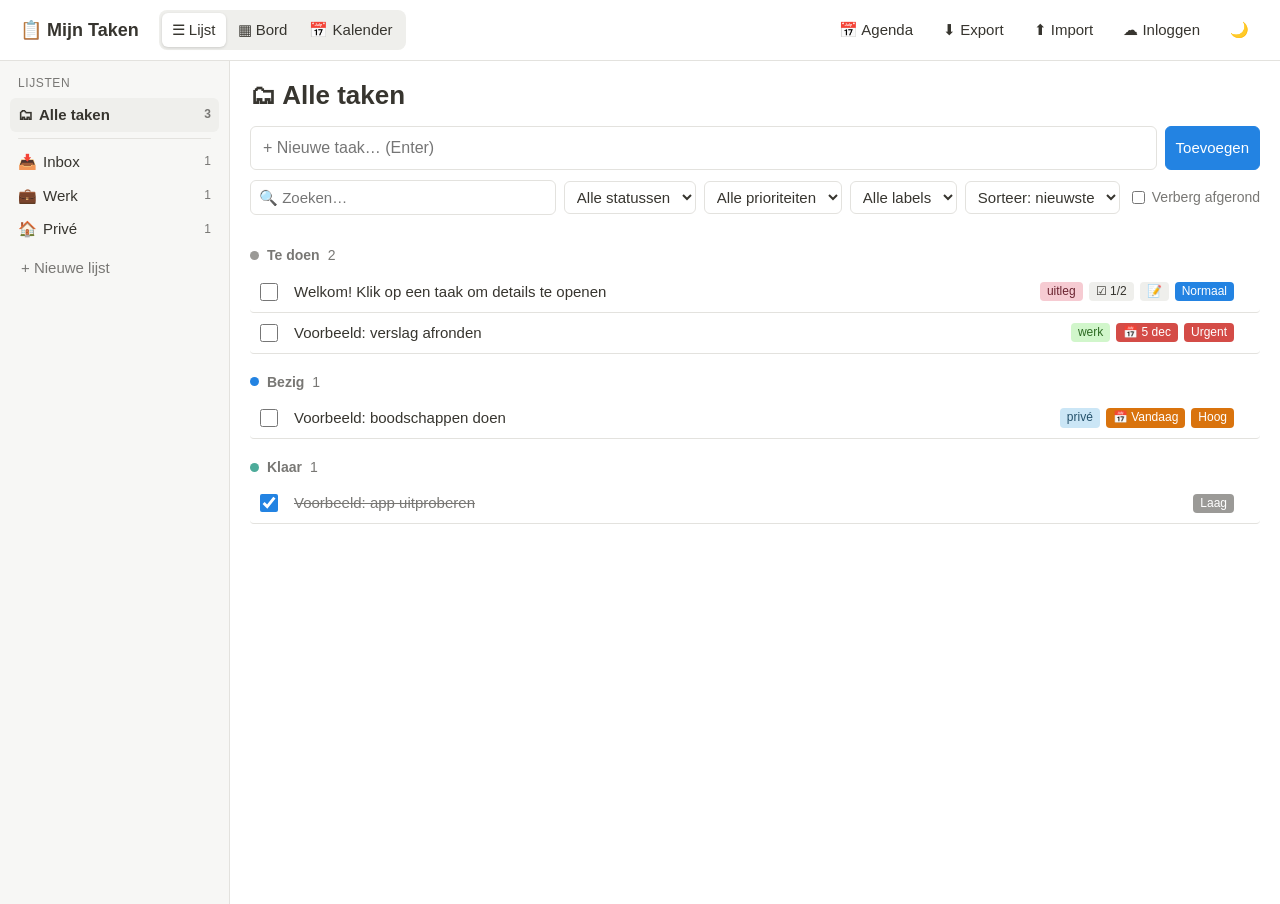
==== commit d515d0b5: "Agenda-export: taken met deadline als .ics voor Google Agenda Co-Authored-By: Claude Opus 5.5 <norep" ====
--- a/index.html
+++ b/index.html
@@ -181,6 +181,7 @@
       <button data-view="calendar">📅 Kalender</button>
     </div>
     <div class="spacer"></div>
+    <button id="icsBtn" class="ghost" title="Taken met deadline naar je agenda (Google Agenda, Outlook, iPhone)">📅<span class="lbl"> Agenda</span></button>
     <button id="exportBtn" class="ghost" title="Back-up downloaden">⬇<span class="lbl"> Export</span></button>
     <label class="ghost btn-like" title="Back-up terugzetten">⬆<span class="lbl"> Import</span><input id="importInput" type="file" accept=".json" hidden></label>
     <button id="syncBtn" class="ghost">☁ Inloggen</button>
@@ -588,6 +589,44 @@
   }
 }
 
+// ---------- Agenda-export (.ics) ----------
+// Alle open taken met een deadline als hele-dag-afspraken. Vaste UID per taak,
+// zodat opnieuw importeren in Google Agenda bestaande afspraken bijwerkt.
+function icsEscape(v) { return String(v).replace(/\\/g, '\\\\').replace(/;/g, '\\;').replace(/,/g, '\\,').replace(/\r?\n/g, '\\n'); }
+function icsFold(line) { // regels max. 75 bytes (iCalendar-regel)
+  const enc = new TextEncoder(); let out = '', cur = '', n = 0;
+  for (const ch of line) {
+    const b = enc.encode(ch).length;
+    if (n + b > 73) { out += cur + '\r\n '; cur = ''; n = 1; }
+    cur += ch; n += b;
+  }
+  return out + cur;
+}
+function exportIcs() {
+  const tasks = state.tasks.filter((t) => t.due && t.status !== 'done');
+  if (!tasks.length) { alert('Er zijn geen open taken met een deadline om naar je agenda te sturen.'); return; }
+  const d8 = (s) => s.replace(/-/g, '');
+  const next = (s) => { const [y, m, d] = s.split('-').map(Number); return ymd(new Date(y, m - 1, d + 1)); };
+  const now = new Date().toISOString().replace(/[-:]/g, '').replace(/\.\d+/, '');
+  const listName = (id) => { const l = state.lists.find((x) => x.id === id); return l ? l.name : ''; };
+  const lines = ['BEGIN:VCALENDAR', 'VERSION:2.0', 'PRODID:-//Mijn Taken//NL', 'CALSCALE:GREGORIAN', 'METHOD:PUBLISH', 'X-WR-CALNAME:Mijn Taken'];
+  for (const t of tasks) {
+    const info = [`Prioriteit: ${t.prio}`, `Lijst: ${listName(t.listId)}`];
+    if (t.labels.length) info.push('Labels: ' + t.labels.join(', '));
+    if (t.subtasks.length) info.push('Subtaken:\n' + t.subtasks.map((s) => (s.done ? '☑ ' : '☐ ') + s.text).join('\n'));
+    if (t.notes.trim()) info.push('\n' + t.notes.trim());
+    info.push('\n' + location.origin + location.pathname);
+    lines.push('BEGIN:VEVENT', `UID:${t.id}@mijn-taken`, `DTSTAMP:${now}`,
+      `DTSTART;VALUE=DATE:${d8(t.due)}`, `DTEND;VALUE=DATE:${d8(next(t.due))}`,
+      'SUMMARY:' + icsEscape((t.prio === 'Urgent' ? '❗ ' : '') + t.title),
+      'DESCRIPTION:' + icsEscape(info.join('\n')), 'TRANSP:TRANSPARENT', 'END:VEVENT');
+  }
+  lines.push('END:VCALENDAR');
+  const blob = new Blob([lines.map(icsFold).join('\r\n') + '\r\n'], { type: 'text/calendar;charset=utf-8' });
+  const a = el('a', { href: URL.createObjectURL(blob), download: 'mijn-taken.ics' });
+  document.body.append(a); a.click(); a.remove();
+}
+
 // ---------- Thema ----------
 function applyTheme(th) {
   document.documentElement.dataset.theme = th;
@@ -636,6 +675,7 @@
     const t = getTask(openId); t.subtasks.push({ id: uid(), text: v, done: false }); updateTask(openId, {}); renderSubs(t); $('#subInput').value = '';
   };
 
+  $('#icsBtn').onclick = exportIcs;
   $('#exportBtn').onclick = () => {
     const blob = new Blob([JSON.stringify(state, null, 2)], { type: 'application/json' });
     const a = el('a', { href: URL.createObjectURL(blob), download: `taken-backup-${todayStr()}.json` });
